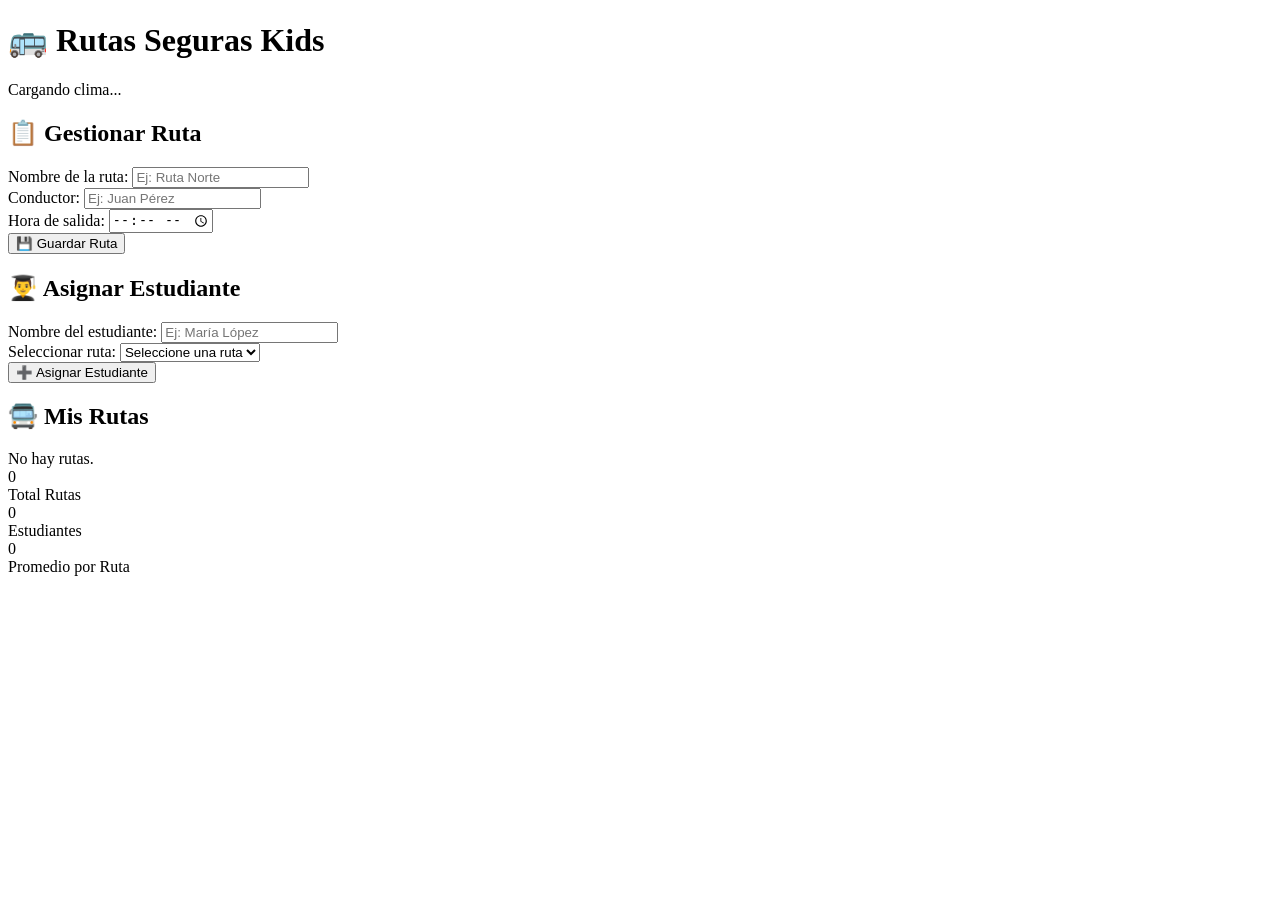
==== index.html @ 0ee0254f "add gitignore file and move index.html to root directory" ====
<!DOCTYPE html>
<html lang="es">

<head>
  <meta charset="UTF-8">
  <meta name="viewport" content="width=device-width, initial-scale=1.0">
  <title>Rutas Seguras Kids</title>
  <link rel="stylesheet" href="/frontend/styles.css">
</head>

<body>

  <!-- ========== CONTENEDOR PRINCIPAL ========== -->
  <div class="contenedor">

    <!-- ========== HEADER ========== -->
    <div class="header">
      <div class="logo">
        <h1>🚌 Rutas Seguras <span>Kids</span></h1>
      </div>
      <div class="clima" id="clima">
        <span>Cargando clima...</span>
      </div>
    </div>

    <!-- ========== FORMULARIOS ========== -->
    <div class="formularios">

      <!-- FORMULARIO 1: Gestionar Ruta -->
      <div class="tarjeta">
        <h2>📋 Gestionar Ruta</h2>
        <form id="formRuta">

          <div id="contenedor-input-ruta" class="campo">
            <label>Nombre de la ruta:</label>
            <input type="text" id="nombreRuta" placeholder="Ej: Ruta Norte">

          </div>

          <div id="contenedor-input-conductor" class="campo">
            <label>Conductor:</label>
            <input type="text" id="conductor" placeholder="Ej: Juan Pérez">
          </div>

          <div id="contenedor-hora-salida" class="campo">
            <label>Hora de salida:</label>
            <input type="time" id="horaSalida">
          </div>

          <div class="grupo-botones">
            <button type="submit" class="btn-guardar">💾 Guardar Ruta</button>
            <button type="button" id="cancelarBtn" style="display: none;">Cancelar Edición</button>
          </div>
        </form>
      </div>

      <!-- FORMULARIO 2: Asignar Estudiante -->
      <div class="tarjeta">
        <h2>👨‍🎓 Asignar Estudiante</h2>
        <form id="formEstudiante">
          <div class="campo">
            <label>Nombre del estudiante:</label>
            <input type="text" id="nombreEstudiante" placeholder="Ej: María López">
          </div>

          <div class="campo">
            <label>Seleccionar ruta:</label>
            <select id="selectRuta">
              <option value="">-- Selecciona una ruta --</option>
            </select>
          </div>

          <button type="submit" class="btn-asignar">➕ Asignar Estudiante</button>
        </form>
      </div>
    </div>

    <!-- ========== LISTA DE RUTAS ========== -->
    <div class="seccion-rutas">
      <h2>🚍 Mis Rutas</h2>

      <div id="contenedorRutas" class="lista-rutas">
        <div class="mensaje-vacio"> No hay rutas.</div>

      </div>
    </div>

    <!-- ========== ESTADÍSTICAS ========== -->
    <div class="estadisticas">
      <div class="caja-estadistica">
        <div class="numero" id="totalRutas">0</div>
        <div class="texto">Total Rutas</div>
      </div>
      <div class="caja-estadistica">
        <div class="numero" id="totalEstudiantes">0</div>
        <div class="texto">Estudiantes</div>
      </div>
      <div class="caja-estadistica">
        <div class="numero" id="promedioRuta">0</div>
        <div class="texto">Promedio por Ruta</div>
      </div>
    </div>

  </div>

  <!-- Modal para editar ruta -->
  <div id="modalEditarRuta" class="modal" style="display: none;">
    <div class="modal-content">
      <div class="modal-header">
        <h2>✏️ Editar Ruta</h2>
        <span class="modal-close">&times;</span>
      </div>
      <div class="modal-body">
        <input type="hidden" id="modalEditandoId">

        <div class="modal-field">
          <label>Nombre de la ruta:</label>
          <input type="text" id="modalNombreRuta" placeholder="Ej: Ruta Norte">
        </div>

        <div class="modal-field">
          <label>Conductor:</label>
          <input type="text" id="modalConductor" placeholder="Ej: Juan Pérez">
        </div>

        <div class="modal-field">
          <label>Hora de salida:</label>
          <input type="time" id="modalHoraSalida">
        </div>
      </div>
      <div class="modal-footer">
        <button type="button" class="btn-cancelar" id="modalCancelarBtn">Cancelar</button>
        <button type="button" class="btn-guardar" id="modalGuardarBtn">Guardar Cambios</button>
      </div>
    </div>
  </div>

  <script src="/js/app.js"></script>
</body>

</html>
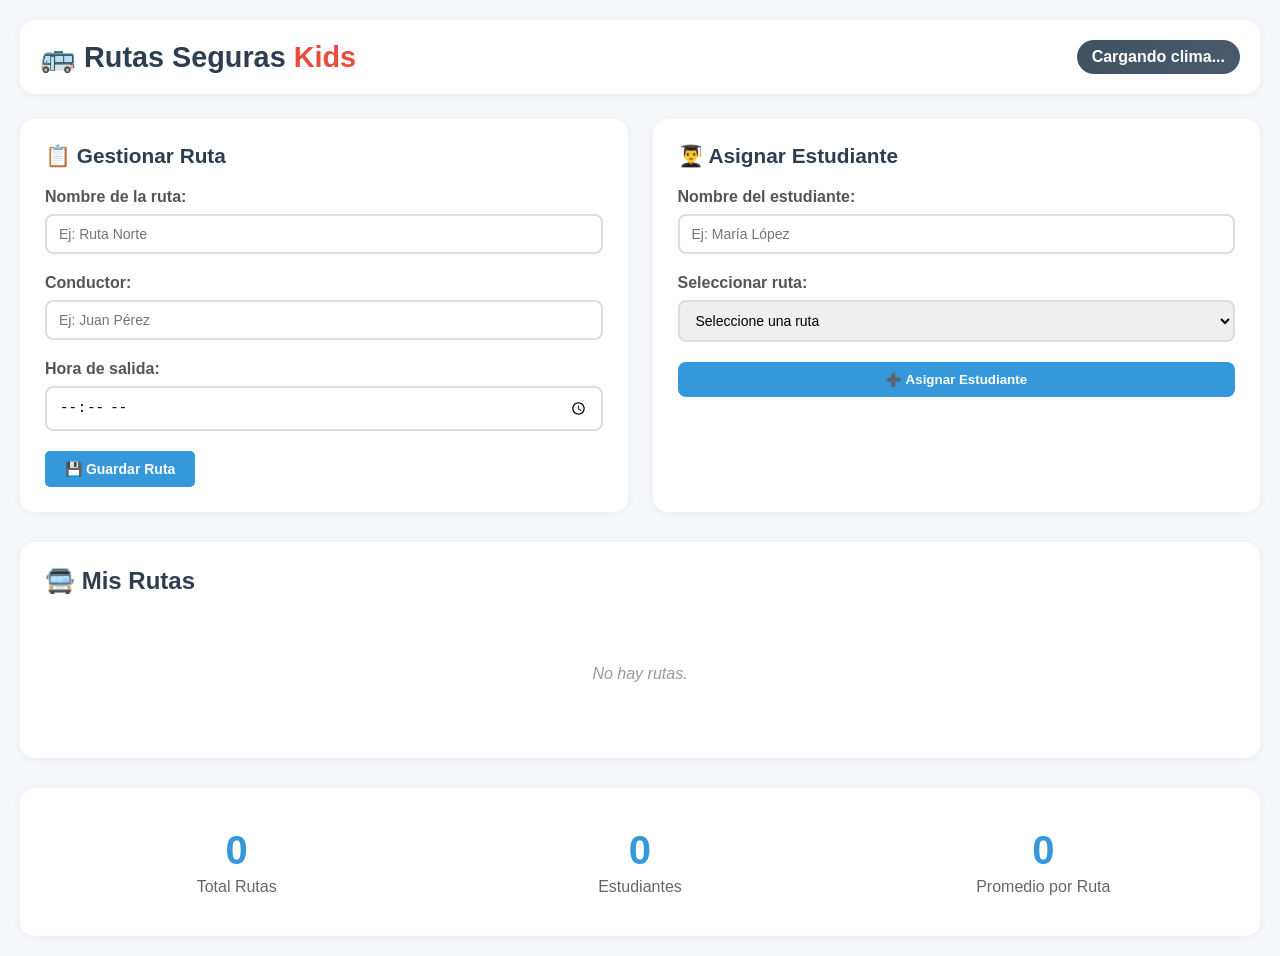
==== commit d8872b13: "Fixes #1" ====
--- a/index.html
+++ b/index.html
@@ -5,7 +5,7 @@
   <meta charset="UTF-8">
   <meta name="viewport" content="width=device-width, initial-scale=1.0">
   <title>Rutas Seguras Kids</title>
-  <link rel="stylesheet" href="/frontend/styles.css">
+  <link rel="stylesheet" href="styles.css">
 </head>
 
 <body>
@@ -135,7 +135,7 @@
     </div>
   </div>
 
-  <script src="/js/app.js"></script>
+  <script src="app.js"></script>
 </body>
 
 </html>
--- a/styles.css
+++ b/styles.css
@@ -0,0 +1,630 @@
+/* ========================================== */
+/* ESTILOS PRINCIPALES - VERSIÓN CLARA       */
+/* ========================================== */
+
+/* Reset básico */
+* {
+    margin: 0;
+    padding: 0;
+    box-sizing: border-box;
+}
+
+body {
+    font-family: 'Segoe UI', Tahoma, Geneva, Verdana, sans-serif;
+    background: #f5f7fa;
+    padding: 20px;
+}
+
+/* Contenedor principal */
+.contenedor {
+    max-width: 1300px;
+    margin: 0 auto;
+}
+
+/* ========== HEADER ========== */
+.header {
+    background: white;
+    padding: 20px;
+    border-radius: 15px;
+    display: flex;
+    justify-content: space-between;
+    align-items: center;
+    margin-bottom: 25px;
+    box-shadow: 0 2px 10px rgba(0,0,0,0.05);
+}
+
+.logo h1 {
+    color: #2c3e50;
+    font-size: 1.8rem;
+}
+
+.logo span {
+    color: #e74c3c;
+}
+
+.clima {
+    background: #3498db;
+    color: white;
+    padding: 10px 20px;
+    border-radius: 50px;
+    font-weight: bold;
+}
+
+/* ========== FORMULARIOS ========== */
+.formularios {
+    display: grid;
+    grid-template-columns: 1fr 1fr;
+    gap: 25px;
+    margin-bottom: 30px;
+}
+
+.tarjeta {
+    background: white;
+    padding: 25px;
+    border-radius: 15px;
+    box-shadow: 0 2px 10px rgba(0,0,0,0.05);
+}
+
+.tarjeta h2 {
+    color: #2c3e50;
+    margin-bottom: 20px;
+    font-size: 1.3rem;
+}
+
+.campo {
+    margin-bottom: 15px;
+}
+
+.campo label {
+    display: block;
+    margin-bottom: 8px;
+    font-weight: 600;
+    color: #555;
+}
+
+.campo input,
+.campo select {
+    width: 100%;
+    padding: 10px 12px;
+    border: 2px solid #ddd;
+    border-radius: 8px;
+    font-size: 14px;
+}
+
+.campo input:focus,
+.campo select:focus {
+    outline: none;
+    border-color: #3498db;
+}
+
+/* Botones */
+.grupo-botones {
+    display: flex;
+    gap: 10px;
+    margin-top: 10px;
+}
+
+button {
+    padding: 10px 20px;
+    border: none;
+    border-radius: 8px;
+    cursor: pointer;
+    font-weight: bold;
+    transition: all 0.3s;
+}
+
+.btn-guardar {
+    background: #27ae60;
+    color: white;
+}
+
+.btn-guardar:hover {
+    background: #219a52;
+}
+
+.btn-asignar {
+    background: #3498db;
+    color: white;
+    width: 100%;
+}
+
+.btn-asignar:hover {
+    background: #2980b9;
+}
+
+.btn-cancelar {
+    background: #e74c3c;
+    color: white;
+}
+
+.btn-cancelar:hover {
+    background: #c0392b;
+}
+
+/* Clase para ocultar elementos */
+.oculto {
+    display: none;
+}
+
+/* ========== SECCIÓN DE RUTAS ========== */
+.seccion-rutas {
+    background: white;
+    padding: 25px;
+    border-radius: 15px;
+    margin-bottom: 30px;
+    box-shadow: 0 2px 10px rgba(0,0,0,0.05);
+}
+
+.seccion-rutas h2 {
+    color: #2c3e50;
+    margin-bottom: 20px;
+}
+
+.lista-rutas {
+    display: flex;
+    flex-direction: column;
+    gap: 15px;
+}
+
+.mensaje-vacio {
+    text-align: center;
+    padding: 50px;
+    color: #999;
+    font-style: italic;
+}
+
+/* ========== ESTADÍSTICAS ========== */
+.estadisticas {
+    background: white;
+    padding: 25px;
+    border-radius: 15px;
+    display: grid;
+    grid-template-columns: repeat(3, 1fr);
+    gap: 20px;
+    text-align: center;
+    box-shadow: 0 2px 10px rgba(0,0,0,0.05);
+}
+
+.caja-estadistica {
+    padding: 15px;
+}
+
+.numero {
+    font-size: 2.5rem;
+    font-weight: bold;
+    color: #3498db;
+}
+
+.texto {
+    color: #666;
+    margin-top: 5px;
+}
+
+/* ========== ESTILOS PARA ERRORES ========== */
+.campo {
+    position: relative;
+    margin-bottom: 20px;
+}
+
+/* Estilo para inputs con error */
+.error-input {
+    border: 2px solid #e74c3c !important;
+    background-color: #fff5f5 !important;
+    transition: all 0.3s ease;
+}
+
+/* Contenedor para las alertas */
+#contenedor-input-ruta,
+#contenedor-input-conductor,
+#contenedor-hora-salida,
+.contenedor-nombre-estudiante,
+.contenedor-select-ruta {
+    position: relative;
+}
+
+/* Estilo base de la alerta (invisible inicialmente) */
+.toast-alerta {
+    position: absolute;
+    top: -30px;
+    left: 0;
+    background-color: #e74c3c;
+    color: white;
+    padding: 5px 12px;
+    border-radius: 6px;
+    font-size: 12px;
+    font-weight: 500;
+    z-index: 100;
+    opacity: 0;
+    visibility: hidden;
+    transform: translateY(-10px);
+    transition: all 0.3s cubic-bezier(0.68, -0.55, 0.265, 1.55);
+    box-shadow: 0 2px 8px rgba(0,0,0,0.2);
+    white-space: nowrap;
+}
+
+/* Flechita de la alerta */
+.toast-alerta::before {
+    content: '';
+    position: absolute;
+    bottom: -6px;
+    left: 20px;
+    width: 0;
+    height: 0;
+    border-left: 6px solid transparent;
+    border-right: 6px solid transparent;
+    border-top: 6px solid #e74c3c;
+}
+
+/* Clase para mostrar la alerta (con animación) */
+.toast-alerta.mostrar {
+    opacity: 1;
+    visibility: visible;
+    transform: translateY(0);
+    animation: vibrar 0.5s ease;
+}
+
+/* Animación de vibración para el input con error */
+@keyframes vibrar {
+    0% { transform: translateX(0); }
+    25% { transform: translateX(-5px); }
+    50% { transform: translateX(5px); }
+    75% { transform: translateX(-3px); }
+    100% { transform: translateX(0); }
+}
+
+/* Animación de entrada de la alerta */
+@keyframes slideInDown {
+    from {
+        opacity: 0;
+        transform: translateY(-15px);
+    }
+    to {
+        opacity: 1;
+        transform: translateY(0);
+    }
+}
+
+/* Versión responsiva */
+@media (max-width: 768px) {
+    .toast-alerta {
+        position: relative;
+        top: 0;
+        margin-bottom: 8px;
+        white-space: normal;
+    }
+    
+    .toast-alerta::before {
+        display: none;
+    }
+}
+
+/* Estilos del Modal */
+.modal {
+    position: fixed;
+    top: 0;
+    left: 0;
+    width: 100%;
+    height: 100%;
+    background-color: rgba(0, 0, 0, 0.5);
+    z-index: 1000;
+    display: flex;
+    justify-content: center;
+    align-items: center;
+    animation: fadeIn 0.3s ease;
+}
+
+.modal-content {
+    background-color: white;
+    border-radius: 12px;
+    width: 90%;
+    max-width: 500px;
+    box-shadow: 0 4px 20px rgba(0, 0, 0, 0.2);
+    animation: slideIn 0.3s ease;
+}
+
+.modal-header {
+    padding: 20px;
+    border-bottom: 1px solid #eee;
+    display: flex;
+    justify-content: space-between;
+    align-items: center;
+}
+
+.modal-header h2 {
+    margin: 0;
+    color: #2c3e50;
+    font-size: 1.5rem;
+}
+
+.modal-close {
+    font-size: 28px;
+    font-weight: bold;
+    cursor: pointer;
+    color: #999;
+    transition: color 0.2s;
+}
+
+.modal-close:hover {
+    color: #e74c3c;
+}
+
+.modal-body {
+    padding: 20px;
+}
+
+.modal-field {
+    margin-bottom: 20px;
+}
+
+.modal-field label {
+    display: block;
+    margin-bottom: 8px;
+    font-weight: bold;
+    color: #2c3e50;
+}
+
+.modal-field input {
+    width: 100%;
+    padding: 10px;
+    border: 1px solid #ddd;
+    border-radius: 5px;
+    font-size: 14px;
+    transition: border-color 0.2s;
+}
+
+.modal-field input:focus {
+    outline: none;
+    border-color: #3498db;
+}
+
+.modal-footer {
+    padding: 20px;
+    border-top: 1px solid #eee;
+    display: flex;
+    justify-content: flex-end;
+    gap: 10px;
+}
+
+.btn-guardar {
+    background-color: #3498db;
+    color: white;
+    border: none;
+    padding: 10px 20px;
+    border-radius: 5px;
+    cursor: pointer;
+    font-size: 14px;
+    transition: background-color 0.2s;
+}
+
+.btn-guardar:hover {
+    background-color: #2980b9;
+}
+
+.btn-cancelar {
+    background-color: #95a5a6;
+    color: white;
+    border: none;
+    padding: 10px 20px;
+    border-radius: 5px;
+    cursor: pointer;
+    font-size: 14px;
+    transition: background-color 0.2s;
+}
+
+.btn-cancelar:hover {
+    background-color: #7f8c8d;
+}
+
+/* ESTILOS DEL CLIMA */
+.clima {
+    display: flex;
+    align-items: center;
+    background: linear-gradient(135deg, rgba(44, 62, 80, 0.9), rgba(52, 73, 94, 0.9));
+    padding: 8px 15px;
+    border-radius: 50px;
+    backdrop-filter: blur(5px);
+    transition: all 0.3s ease;
+}
+
+.clima:hover {
+    transform: scale(1.02);
+    background: linear-gradient(135deg, rgba(44, 62, 80, 1), rgba(52, 73, 94, 1));
+}
+
+.clima-contenedor {
+    display: flex;
+    align-items: center;
+    gap: 12px;
+}
+
+.clima-principal {
+    display: flex;
+    align-items: center;
+    gap: 8px;
+}
+
+.clima-icono {
+    width: 40px;
+    height: 40px;
+    filter: drop-shadow(0 2px 4px rgba(0,0,0,0.2));
+}
+
+.clima-icono-simulado {
+    font-size: 40px;
+}
+
+.clima-temperatura {
+    display: flex;
+    align-items: flex-start;
+    font-weight: bold;
+}
+
+.temp-valor {
+    font-size: 24px;
+    line-height: 1;
+}
+
+.temp-unidad {
+    font-size: 14px;
+    margin-top: 2px;
+}
+
+.clima-detalles {
+    display: flex;
+    flex-direction: column;
+    font-size: 11px;
+}
+
+.clima-ciudad {
+    font-weight: bold;
+    font-size: 13px;
+    color: #fff;
+}
+
+.clima-descripcion {
+    text-transform: capitalize;
+    font-size: 11px;
+    opacity: 0.9;
+}
+
+.clima-extra {
+    display: flex;
+    gap: 8px;
+    margin-top: 2px;
+    font-size: 10px;
+    opacity: 0.8;
+}
+
+.clima-humedad, .clima-viento, .clima-sensacion {
+    display: inline-flex;
+    align-items: center;
+    gap: 2px;
+}
+
+.clima-cargando {
+    font-size: 12px;
+    opacity: 0.8;
+}
+
+.clima-aviso {
+    font-size: 9px;
+    color: #ff9800;
+    margin-top: 2px;
+}
+
+.clima-nocturno {
+    background: linear-gradient(135deg, rgba(25, 35, 50, 0.95), rgba(35, 45, 60, 0.95));
+}
+
+/* Responsive para clima */
+@media (max-width: 768px) {
+    .clima {
+        padding: 5px 12px;
+    }
+    
+    .clima-contenedor {
+        gap: 8px;
+    }
+    
+    .clima-icono {
+        width: 30px;
+        height: 30px;
+    }
+    
+    .temp-valor {
+        font-size: 18px;
+    }
+    
+    .clima-ciudad {
+        font-size: 11px;
+    }
+    
+    .clima-extra {
+        font-size: 9px;
+        flex-wrap: wrap;
+    }
+}
+
+@keyframes fadeIn {
+    from {
+        opacity: 0;
+    }
+    to {
+        opacity: 1;
+    }
+}
+
+@keyframes slideIn {
+    from {
+        transform: translateY(-50px);
+        opacity: 0;
+    }
+    to {
+        transform: translateY(0);
+        opacity: 1;
+    }
+}
+
+/* ========== RESPONSIVE ========== */
+
+/* Breakpoint 1: Tablets (1024px) */
+@media (max-width: 1024px) {
+    .formularios {
+        gap: 20px;
+    }
+    
+    .contenedor {
+        padding: 0 10px;
+    }
+}
+
+/* Breakpoint 2: Tablets pequeñas (768px) */
+@media (max-width: 768px) {
+    .formularios {
+        grid-template-columns: 1fr;
+        gap: 20px;
+    }
+    
+    .header {
+        flex-direction: column;
+        text-align: center;
+        gap: 15px;
+    }
+    
+    .estadisticas {
+        grid-template-columns: 1fr;
+        gap: 10px;
+    }
+    
+    .grupo-botones {
+        flex-direction: column;
+    }
+    
+    button {
+        width: 100%;
+    }
+}
+
+/* Breakpoint 3: Móviles (480px) */
+@media (max-width: 480px) {
+    body {
+        padding: 10px;
+    }
+    
+    .logo h1 {
+        font-size: 1.3rem;
+    }
+    
+    .tarjeta {
+        padding: 15px;
+    }
+    
+    .clima {
+        font-size: 12px;
+        padding: 8px 15px;
+    }
+    
+    .numero {
+        font-size: 1.8rem;
+    }
+}
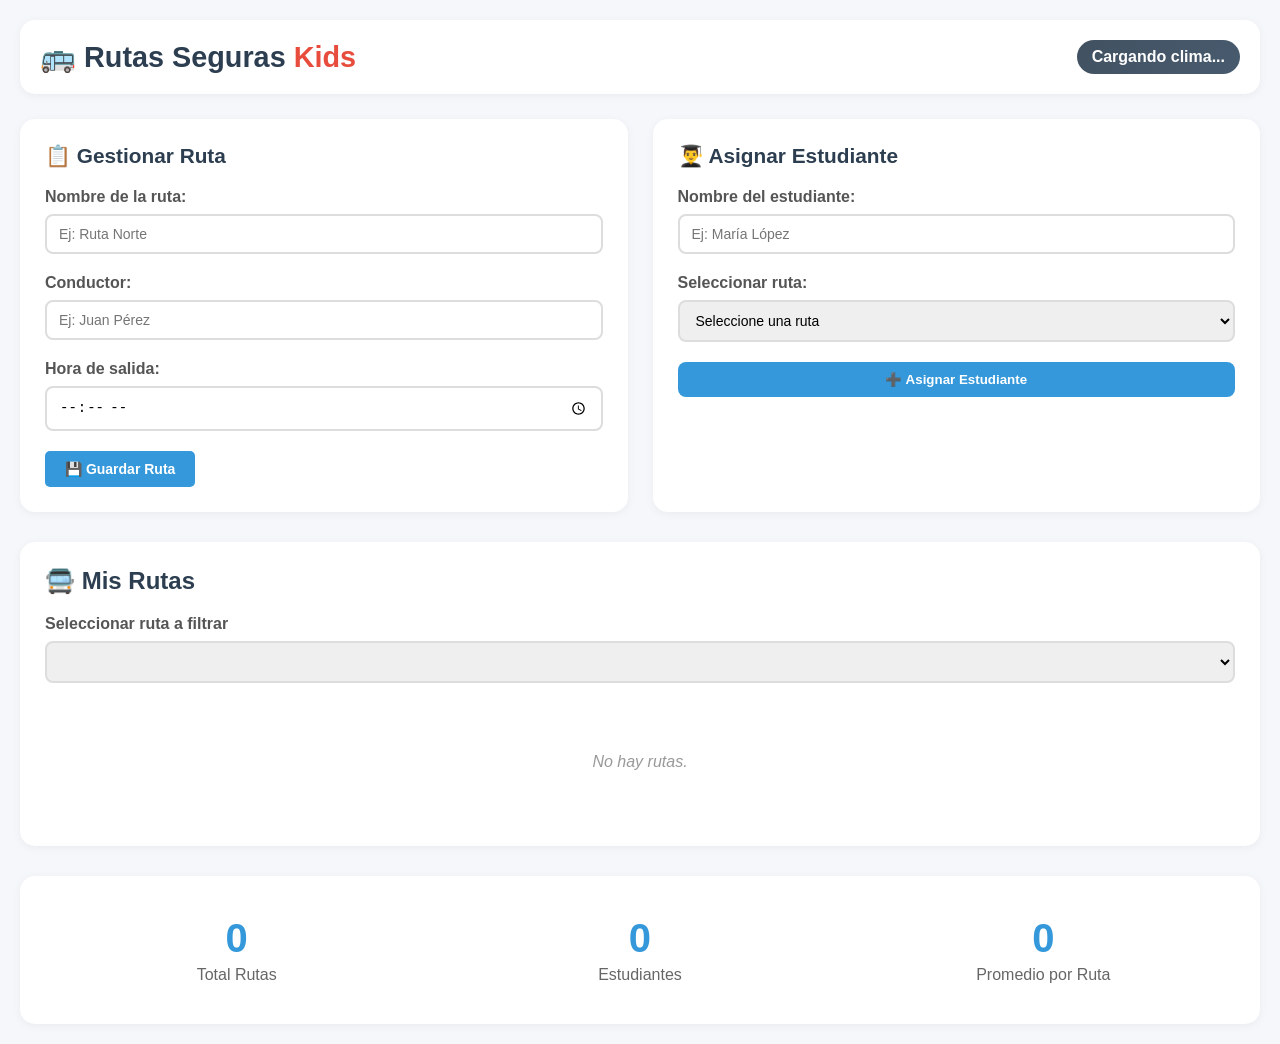
==== commit 890449e9: "Merge branch 'main' into Examen" ====
--- a/index.html
+++ b/index.html
@@ -77,7 +77,18 @@
 
     <!-- ========== LISTA DE RUTAS ========== -->
     <div class="seccion-rutas">
-      <h2>🚍 Mis Rutas</h2>
+      <div class="campo">
+        <h2>🚍 Mis Rutas</h2>
+        <label>Seleccionar ruta a filtrar</label>
+
+        <select id="rutasFiltro">
+          <opcion value="Todos"> Todos</opcion>
+          <opcion value="Ruta Norte"> Ruta Norte</opcion>
+          <opcion value="Ruta Sur"> Ruta Sur</opcion>
+          <opcion value="Ruta Centro"> Ruta Centro</opcion>
+        </select>
+
+      </div>
 
       <div id="contenedorRutas" class="lista-rutas">
         <div class="mensaje-vacio"> No hay rutas.</div>
--- a/styles.css
+++ b/styles.css
@@ -255,6 +255,8 @@
     border-top: 6px solid #e74c3c;
 }
 
+
+
 /* Clase para mostrar la alerta (con animación) */
 .toast-alerta.mostrar {
     opacity: 1;
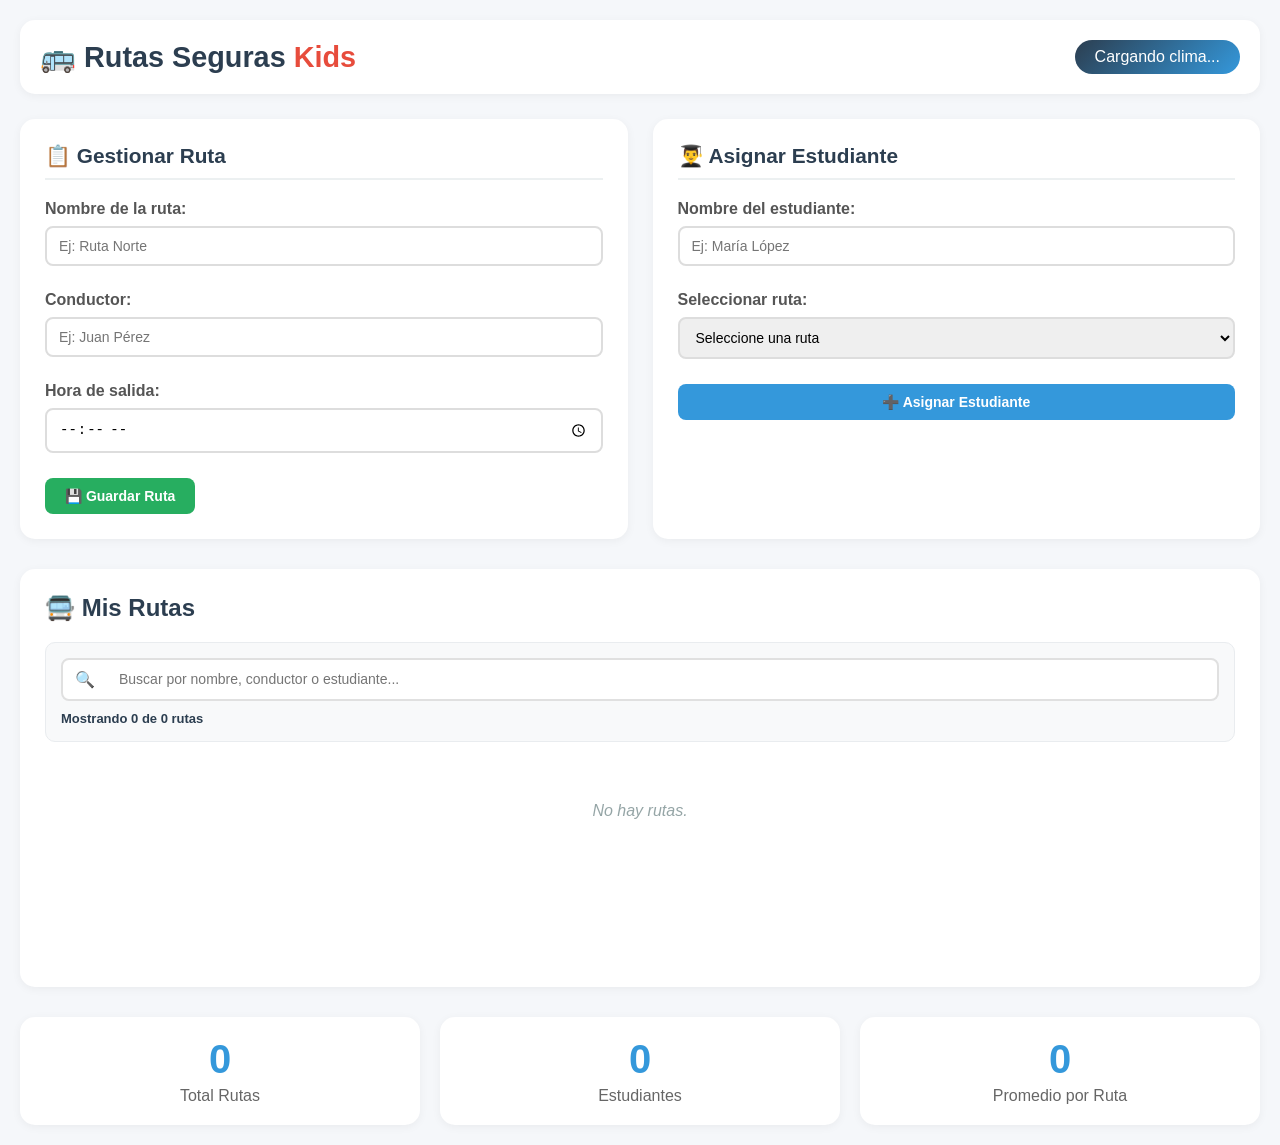
==== commit b2effbc2: "filter updated" ====
--- a/index.html
+++ b/index.html
@@ -75,24 +75,24 @@
       </div>
     </div>
 
-    <!-- ========== LISTA DE RUTAS ========== -->
+    <!-- LISTA DE RUTAS -->
     <div class="seccion-rutas">
-      <div class="campo">
-        <h2>🚍 Mis Rutas</h2>
-        <label>Seleccionar ruta a filtrar</label>
+      <h2>🚍 Mis Rutas</h2>
 
-        <select id="rutasFiltro">
-          <opcion value="Todos"> Todos</opcion>
-          <opcion value="Ruta Norte"> Ruta Norte</opcion>
-          <opcion value="Ruta Sur"> Ruta Sur</opcion>
-          <opcion value="Ruta Centro"> Ruta Centro</opcion>
-        </select>
-
+      <!-- FILTRO -->
+      <div class="filtro-container">
+        <div class="filtro-busqueda">
+          <span class="filtro-icono">🔍</span>
+          <input type="text" id="RutasFiltroInput" placeholder="Buscar por nombre, conductor o estudiante...">
+          <button id="limpiarFiltro" class="btn-limpiar-filtro" style="display: none;">✕</button>
+        </div>
+        <div class="filtro-resultados">
+          <span id="resultadosFiltro">Mostrando 0 de 0 rutas</span>
+        </div>
       </div>
 
       <div id="contenedorRutas" class="lista-rutas">
-        <div class="mensaje-vacio"> No hay rutas.</div>
-
+        <div class="mensaje-vacio">✨ No hay rutas. ¡Crea una!</div>
       </div>
     </div>
 
--- a/styles.css
+++ b/styles.css
@@ -42,12 +42,129 @@
     color: #e74c3c;
 }
 
+.slogan {
+    color: #7f8c8d;
+    font-size: 0.8rem;
+    margin-top: 5px;
+}
+
+/* ========== CLIMA ========== */
 .clima {
-    background: #3498db;
+    display: flex;
+    align-items: center;
+    background: linear-gradient(135deg, #2c3e50, #3498db);
+    padding: 8px 20px;
+    border-radius: 50px;
     color: white;
-    padding: 10px 20px;
-    border-radius: 50px;
+    transition: all 0.3s ease;
+}
+
+.clima:hover {
+    transform: scale(1.02);
+}
+
+.clima-contenedor {
+    display: flex;
+    align-items: center;
+    gap: 12px;
+}
+
+.clima-principal {
+    display: flex;
+    align-items: center;
+    gap: 8px;
+}
+
+.clima-icono {
+    width: 40px;
+    height: 40px;
+}
+
+.clima-temperatura {
+    display: flex;
+    align-items: flex-start;
     font-weight: bold;
+}
+
+.temp-valor {
+    font-size: 24px;
+    line-height: 1;
+}
+
+.temp-unidad {
+    font-size: 14px;
+    margin-top: 2px;
+}
+
+.clima-detalles {
+    display: flex;
+    flex-direction: column;
+    font-size: 11px;
+}
+
+.clima-ciudad {
+    font-weight: bold;
+    font-size: 13px;
+}
+
+.clima-descripcion {
+    text-transform: capitalize;
+    font-size: 11px;
+    opacity: 0.9;
+}
+
+.clima-extra {
+    display: flex;
+    gap: 8px;
+    margin-top: 2px;
+    font-size: 10px;
+    opacity: 0.8;
+}
+
+.clima-humedad,
+.clima-viento,
+.clima-sensacion {
+    display: inline-flex;
+    align-items: center;
+    gap: 2px;
+}
+
+.clima-cargando {
+    font-size: 12px;
+    opacity: 0.8;
+}
+
+.clima-nocturno {
+    background: linear-gradient(135deg, #1a1a2e, #16213e);
+}
+
+/* Responsive clima */
+@media (max-width: 768px) {
+    .clima {
+        padding: 8px 15px;
+    }
+    
+    .clima-contenedor {
+        gap: 8px;
+    }
+    
+    .clima-icono {
+        width: 30px;
+        height: 30px;
+    }
+    
+    .temp-valor {
+        font-size: 18px;
+    }
+    
+    .clima-ciudad {
+        font-size: 11px;
+    }
+    
+    .clima-extra {
+        font-size: 9px;
+        flex-wrap: wrap;
+    }
 }
 
 /* ========== FORMULARIOS ========== */
@@ -69,10 +186,13 @@
     color: #2c3e50;
     margin-bottom: 20px;
     font-size: 1.3rem;
+    padding-bottom: 10px;
+    border-bottom: 2px solid #ecf0f1;
 }
 
 .campo {
-    margin-bottom: 15px;
+    position: relative;
+    margin-bottom: 25px;
 }
 
 .campo label {
@@ -89,140 +209,23 @@
     border: 2px solid #ddd;
     border-radius: 8px;
     font-size: 14px;
+    transition: border-color 0.3s ease;
 }
 
 .campo input:focus,
 .campo select:focus {
     outline: none;
     border-color: #3498db;
-}
-
-/* Botones */
-.grupo-botones {
-    display: flex;
-    gap: 10px;
-    margin-top: 10px;
-}
-
-button {
-    padding: 10px 20px;
-    border: none;
-    border-radius: 8px;
-    cursor: pointer;
-    font-weight: bold;
-    transition: all 0.3s;
-}
-
-.btn-guardar {
-    background: #27ae60;
-    color: white;
-}
-
-.btn-guardar:hover {
-    background: #219a52;
-}
-
-.btn-asignar {
-    background: #3498db;
-    color: white;
-    width: 100%;
-}
-
-.btn-asignar:hover {
-    background: #2980b9;
-}
-
-.btn-cancelar {
-    background: #e74c3c;
-    color: white;
-}
-
-.btn-cancelar:hover {
-    background: #c0392b;
-}
-
-/* Clase para ocultar elementos */
-.oculto {
-    display: none;
-}
-
-/* ========== SECCIÓN DE RUTAS ========== */
-.seccion-rutas {
-    background: white;
-    padding: 25px;
-    border-radius: 15px;
-    margin-bottom: 30px;
-    box-shadow: 0 2px 10px rgba(0,0,0,0.05);
-}
-
-.seccion-rutas h2 {
-    color: #2c3e50;
-    margin-bottom: 20px;
-}
-
-.lista-rutas {
-    display: flex;
-    flex-direction: column;
-    gap: 15px;
-}
-
-.mensaje-vacio {
-    text-align: center;
-    padding: 50px;
-    color: #999;
-    font-style: italic;
-}
-
-/* ========== ESTADÍSTICAS ========== */
-.estadisticas {
-    background: white;
-    padding: 25px;
-    border-radius: 15px;
-    display: grid;
-    grid-template-columns: repeat(3, 1fr);
-    gap: 20px;
-    text-align: center;
-    box-shadow: 0 2px 10px rgba(0,0,0,0.05);
-}
-
-.caja-estadistica {
-    padding: 15px;
-}
-
-.numero {
-    font-size: 2.5rem;
-    font-weight: bold;
-    color: #3498db;
-}
-
-.texto {
-    color: #666;
-    margin-top: 5px;
-}
-
-/* ========== ESTILOS PARA ERRORES ========== */
-.campo {
-    position: relative;
-    margin-bottom: 20px;
-}
-
-/* Estilo para inputs con error */
+    box-shadow: 0 0 0 3px rgba(52, 152, 219, 0.1);
+}
+
+/* ========== VALIDACIONES Y ERRORES ========== */
 .error-input {
     border: 2px solid #e74c3c !important;
     background-color: #fff5f5 !important;
-    transition: all 0.3s ease;
-}
-
-/* Contenedor para las alertas */
-#contenedor-input-ruta,
-#contenedor-input-conductor,
-#contenedor-hora-salida,
-.contenedor-nombre-estudiante,
-.contenedor-select-ruta {
-    position: relative;
-}
-
-/* Estilo base de la alerta (invisible inicialmente) */
+    animation: vibrar 0.5s ease;
+}
+
 .toast-alerta {
     position: absolute;
     top: -30px;
@@ -242,7 +245,6 @@
     white-space: nowrap;
 }
 
-/* Flechita de la alerta */
 .toast-alerta::before {
     content: '';
     position: absolute;
@@ -255,17 +257,12 @@
     border-top: 6px solid #e74c3c;
 }
 
-
-
-/* Clase para mostrar la alerta (con animación) */
 .toast-alerta.mostrar {
     opacity: 1;
     visibility: visible;
     transform: translateY(0);
-    animation: vibrar 0.5s ease;
-}
-
-/* Animación de vibración para el input con error */
+}
+
 @keyframes vibrar {
     0% { transform: translateX(0); }
     25% { transform: translateX(-5px); }
@@ -274,19 +271,7 @@
     100% { transform: translateX(0); }
 }
 
-/* Animación de entrada de la alerta */
-@keyframes slideInDown {
-    from {
-        opacity: 0;
-        transform: translateY(-15px);
-    }
-    to {
-        opacity: 1;
-        transform: translateY(0);
-    }
-}
-
-/* Versión responsiva */
+/* Responsive errores */
 @media (max-width: 768px) {
     .toast-alerta {
         position: relative;
@@ -300,7 +285,197 @@
     }
 }
 
-/* Estilos del Modal */
+/* ========== BOTONES ========== */
+.grupo-botones {
+    display: flex;
+    gap: 10px;
+    margin-top: 10px;
+}
+
+button {
+    padding: 10px 20px;
+    border: none;
+    border-radius: 8px;
+    cursor: pointer;
+    font-weight: bold;
+    font-size: 14px;
+    transition: all 0.3s ease;
+}
+
+.btn-guardar {
+    background: #27ae60;
+    color: white;
+}
+
+.btn-guardar:hover {
+    background: #219a52;
+    transform: translateY(-2px);
+}
+
+.btn-asignar {
+    background: #3498db;
+    color: white;
+    width: 100%;
+}
+
+.btn-asignar:hover {
+    background: #2980b9;
+    transform: translateY(-2px);
+}
+
+.btn-cancelar {
+    background: #95a5a6;
+    color: white;
+}
+
+.btn-cancelar:hover {
+    background: #7f8c8d;
+}
+
+/* ========== SECCIÓN DE RUTAS ========== */
+.seccion-rutas {
+    background: white;
+    padding: 25px;
+    border-radius: 15px;
+    margin-bottom: 30px;
+    box-shadow: 0 2px 10px rgba(0,0,0,0.05);
+}
+
+.seccion-rutas h2 {
+    color: #2c3e50;
+    margin-bottom: 20px;
+}
+
+.lista-rutas {
+    display: flex;
+    flex-direction: column;
+    gap: 15px;
+    min-height: 200px;
+}
+
+.mensaje-vacio {
+    text-align: center;
+    padding: 40px;
+    color: #95a5a6;
+    font-style: italic;
+}
+
+/* ========== FILTRO DE BÚSQUEDA ========== */
+.filtro-container {
+    margin-bottom: 20px;
+    padding: 15px;
+    background: #f8f9fa;
+    border-radius: 10px;
+    border: 1px solid #e9ecef;
+}
+
+.filtro-busqueda {
+    display: flex;
+    align-items: center;
+    background: white;
+    border-radius: 8px;
+    border: 2px solid #e0e0e0;
+    transition: all 0.3s ease;
+    position: relative;
+}
+
+.filtro-busqueda:focus-within {
+    border-color: #3498db;
+    box-shadow: 0 0 0 3px rgba(52, 152, 219, 0.1);
+}
+
+.filtro-icono {
+    padding: 10px 12px;
+    color: #95a5a6;
+    font-size: 16px;
+}
+
+.filtro-busqueda input {
+    flex: 1;
+    border: none;
+    padding: 10px 12px;
+    font-size: 14px;
+    outline: none;
+    background: transparent;
+    min-width: 0;
+}
+
+.btn-limpiar-filtro {
+    background: none;
+    border: none;
+    color: #95a5a6;
+    cursor: pointer;
+    font-size: 18px;
+    padding: 10px 12px;
+    transition: all 0.3s ease;
+}
+
+.btn-limpiar-filtro:hover {
+    color: #e74c3c;
+}
+
+.filtro-resultados {
+    margin-top: 10px;
+    font-size: 13px;
+    color: #7f8c8d;
+}
+
+.filtro-resultados span {
+    font-weight: 600;
+    color: #2c3e50;
+}
+
+/* ========== SIN RESULTADOS ========== */
+.sin-resultados {
+    text-align: center;
+    padding: 60px 20px;
+}
+
+.sin-resultados .icono {
+    font-size: 48px;
+    display: block;
+    margin-bottom: 15px;
+}
+
+.sin-resultados .mensaje {
+    font-size: 18px;
+    color: #2c3e50;
+}
+
+.sin-resultados .submensaje {
+    font-size: 14px;
+    margin-top: 5px;
+    color: #95a5a6;
+}
+
+/* ========== ESTADÍSTICAS ========== */
+.estadisticas {
+    display: grid;
+    grid-template-columns: repeat(3, 1fr);
+    gap: 20px;
+    margin-top: 30px;
+}
+
+.caja-estadistica {
+    background: white;
+    padding: 20px;
+    border-radius: 15px;
+    text-align: center;
+    box-shadow: 0 2px 10px rgba(0,0,0,0.05);
+}
+
+.numero {
+    font-size: 2.5rem;
+    font-weight: bold;
+    color: #3498db;
+}
+
+.texto {
+    color: #666;
+    margin-top: 5px;
+}
+
+/* ========== MODAL ========== */
 .modal {
     position: fixed;
     top: 0;
@@ -387,173 +562,25 @@
     gap: 10px;
 }
 
-.btn-guardar {
-    background-color: #3498db;
-    color: white;
-    border: none;
-    padding: 10px 20px;
-    border-radius: 5px;
-    cursor: pointer;
-    font-size: 14px;
-    transition: background-color 0.2s;
-}
-
-.btn-guardar:hover {
-    background-color: #2980b9;
-}
-
-.btn-cancelar {
-    background-color: #95a5a6;
-    color: white;
-    border: none;
-    padding: 10px 20px;
-    border-radius: 5px;
-    cursor: pointer;
-    font-size: 14px;
-    transition: background-color 0.2s;
-}
-
-.btn-cancelar:hover {
-    background-color: #7f8c8d;
-}
-
-/* ESTILOS DEL CLIMA */
-.clima {
-    display: flex;
-    align-items: center;
-    background: linear-gradient(135deg, rgba(44, 62, 80, 0.9), rgba(52, 73, 94, 0.9));
-    padding: 8px 15px;
-    border-radius: 50px;
-    backdrop-filter: blur(5px);
-    transition: all 0.3s ease;
-}
-
-.clima:hover {
-    transform: scale(1.02);
-    background: linear-gradient(135deg, rgba(44, 62, 80, 1), rgba(52, 73, 94, 1));
-}
-
-.clima-contenedor {
-    display: flex;
-    align-items: center;
-    gap: 12px;
-}
-
-.clima-principal {
-    display: flex;
-    align-items: center;
-    gap: 8px;
-}
-
-.clima-icono {
-    width: 40px;
-    height: 40px;
-    filter: drop-shadow(0 2px 4px rgba(0,0,0,0.2));
-}
-
-.clima-icono-simulado {
-    font-size: 40px;
-}
-
-.clima-temperatura {
-    display: flex;
-    align-items: flex-start;
-    font-weight: bold;
-}
-
-.temp-valor {
-    font-size: 24px;
-    line-height: 1;
-}
-
-.temp-unidad {
-    font-size: 14px;
-    margin-top: 2px;
-}
-
-.clima-detalles {
-    display: flex;
-    flex-direction: column;
-    font-size: 11px;
-}
-
-.clima-ciudad {
-    font-weight: bold;
-    font-size: 13px;
-    color: #fff;
-}
-
-.clima-descripcion {
-    text-transform: capitalize;
-    font-size: 11px;
-    opacity: 0.9;
-}
-
-.clima-extra {
-    display: flex;
-    gap: 8px;
-    margin-top: 2px;
-    font-size: 10px;
-    opacity: 0.8;
-}
-
-.clima-humedad, .clima-viento, .clima-sensacion {
-    display: inline-flex;
-    align-items: center;
-    gap: 2px;
-}
-
-.clima-cargando {
-    font-size: 12px;
-    opacity: 0.8;
-}
-
-.clima-aviso {
-    font-size: 9px;
-    color: #ff9800;
-    margin-top: 2px;
-}
-
-.clima-nocturno {
-    background: linear-gradient(135deg, rgba(25, 35, 50, 0.95), rgba(35, 45, 60, 0.95));
-}
-
-/* Responsive para clima */
-@media (max-width: 768px) {
-    .clima {
-        padding: 5px 12px;
-    }
-    
-    .clima-contenedor {
-        gap: 8px;
-    }
-    
-    .clima-icono {
-        width: 30px;
-        height: 30px;
-    }
-    
-    .temp-valor {
-        font-size: 18px;
-    }
-    
-    .clima-ciudad {
-        font-size: 11px;
-    }
-    
-    .clima-extra {
-        font-size: 9px;
-        flex-wrap: wrap;
-    }
+.modal-footer .btn-guardar {
+    background: #3498db;
+}
+
+.modal-footer .btn-guardar:hover {
+    background: #2980b9;
+}
+
+.modal-footer .btn-cancelar {
+    background: #95a5a6;
+}
+
+.modal-footer .btn-cancelar:hover {
+    background: #7f8c8d;
 }
 
 @keyframes fadeIn {
-    from {
-        opacity: 0;
-    }
-    to {
-        opacity: 1;
-    }
+    from { opacity: 0; }
+    to { opacity: 1; }
 }
 
 @keyframes slideIn {
@@ -573,10 +600,6 @@
 @media (max-width: 1024px) {
     .formularios {
         gap: 20px;
-    }
-    
-    .contenedor {
-        padding: 0 10px;
     }
 }
 
@@ -595,15 +618,24 @@
     
     .estadisticas {
         grid-template-columns: 1fr;
-        gap: 10px;
+        gap: 15px;
     }
     
     .grupo-botones {
         flex-direction: column;
     }
     
-    button {
+    .grupo-botones button {
         width: 100%;
+    }
+    
+    .filtro-busqueda input {
+        font-size: 13px;
+        padding: 8px 10px;
+    }
+    
+    .filtro-resultados {
+        font-size: 12px;
     }
 }
 
@@ -621,12 +653,11 @@
         padding: 15px;
     }
     
-    .clima {
-        font-size: 12px;
-        padding: 8px 15px;
-    }
-    
     .numero {
         font-size: 1.8rem;
     }
+    
+    .modal-content {
+        width: 95%;
+    }
 }
